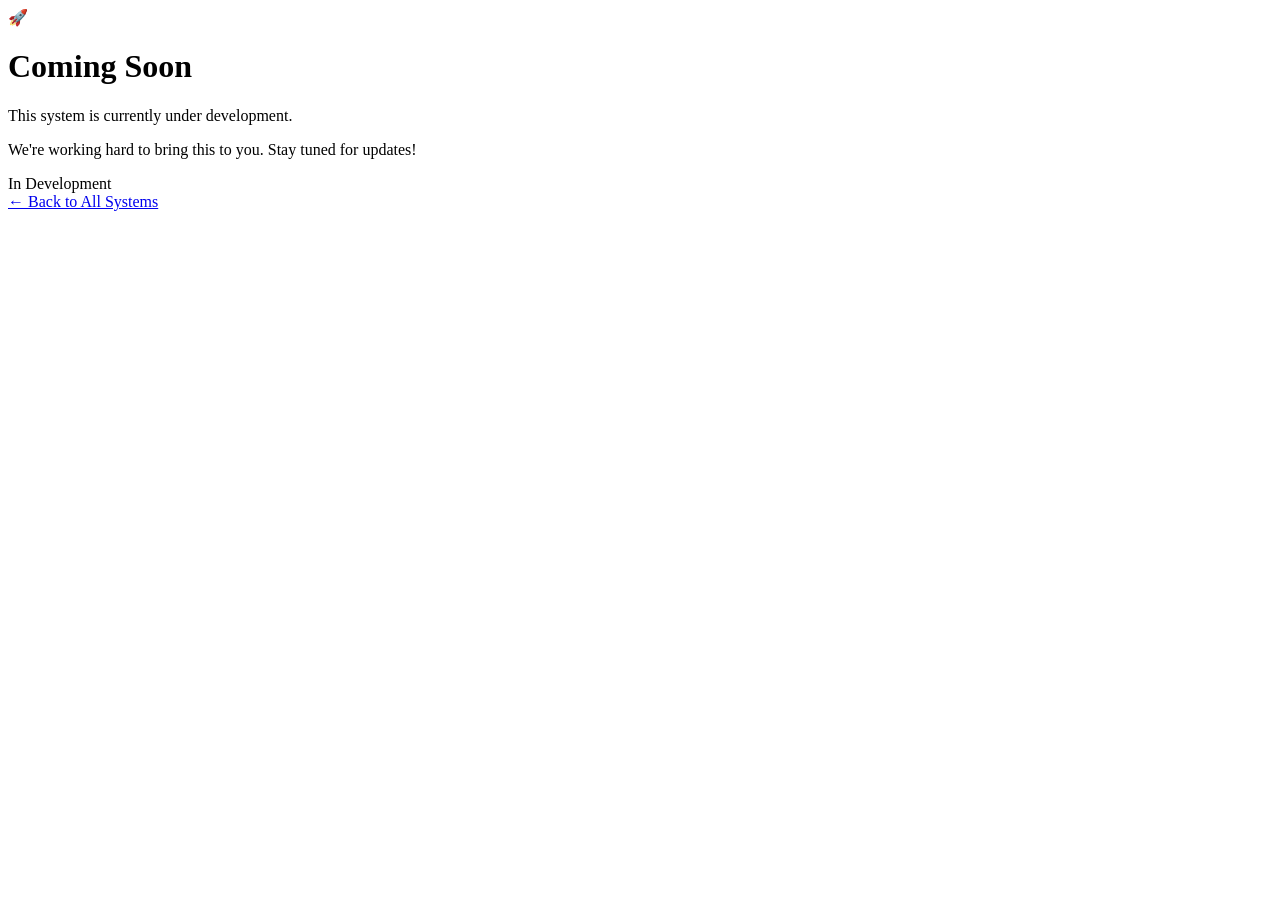
==== coming-soon.html @ 66e81b47 "Create coming-soon.html" ====
<!DOCTYPE html>
<html lang="en">
<head>
    <meta charset="UTF-8">
    <meta name="viewport" content="width=device-width, initial-scale=1.0">
    <meta name="description" content="This system is currently under development. Stay tuned!">
    <title>Coming Soon — TechLab</title>
    <link rel="preconnect" href="https://fonts.googleapis.com">
    <link rel="preconnect" href="https://fonts.gstatic.com" crossorigin>
    <link href="https://fonts.googleapis.com/css2?family=Inter:wght@300;400;500;600;700;800&display=swap" rel="stylesheet">
    <link rel="stylesheet" href="coming-soon.css">
</head>
<body>

    <!-- Animated Background Orbs -->
    <div class="bg-orbs">
        <div class="orb"></div>
        <div class="orb"></div>
        <div class="orb"></div>
    </div>

    <div class="cs-wrapper">
        <!-- Animated rings -->
        <div class="cs-rings">
            <div class="cs-ring cs-ring--1"></div>
            <div class="cs-ring cs-ring--2"></div>
            <div class="cs-ring cs-ring--3"></div>
        </div>

        <!-- Content -->
        <div class="cs-content">
            <div class="cs-icon">🚀</div>
            <h1 class="cs-title" id="csTitle">Coming Soon</h1>
            <p class="cs-subtitle" id="csSubtitle">This system is currently under development.</p>
            <p class="cs-desc">We're working hard to bring this to you. Stay tuned for updates!</p>

            <div class="cs-progress">
                <div class="cs-progress-bar">
                    <div class="cs-progress-fill"></div>
                </div>
                <span class="cs-progress-label">In Development</span>
            </div>

            <a href="index.html" class="cs-back-btn">
                <span class="cs-back-arrow">←</span>
                Back to All Systems
            </a>
        </div>
    </div>

    <script>
        // Read project name from URL params
        const params = new URLSearchParams(window.location.search);
        const projectName = params.get('project');
        if (projectName) {
            document.getElementById('csTitle').textContent = projectName;
            document.getElementById('csSubtitle').textContent = 'This system is currently under development.';
            document.title = `${projectName} — Coming Soon`;
        }
    </script>
</body>
</html>
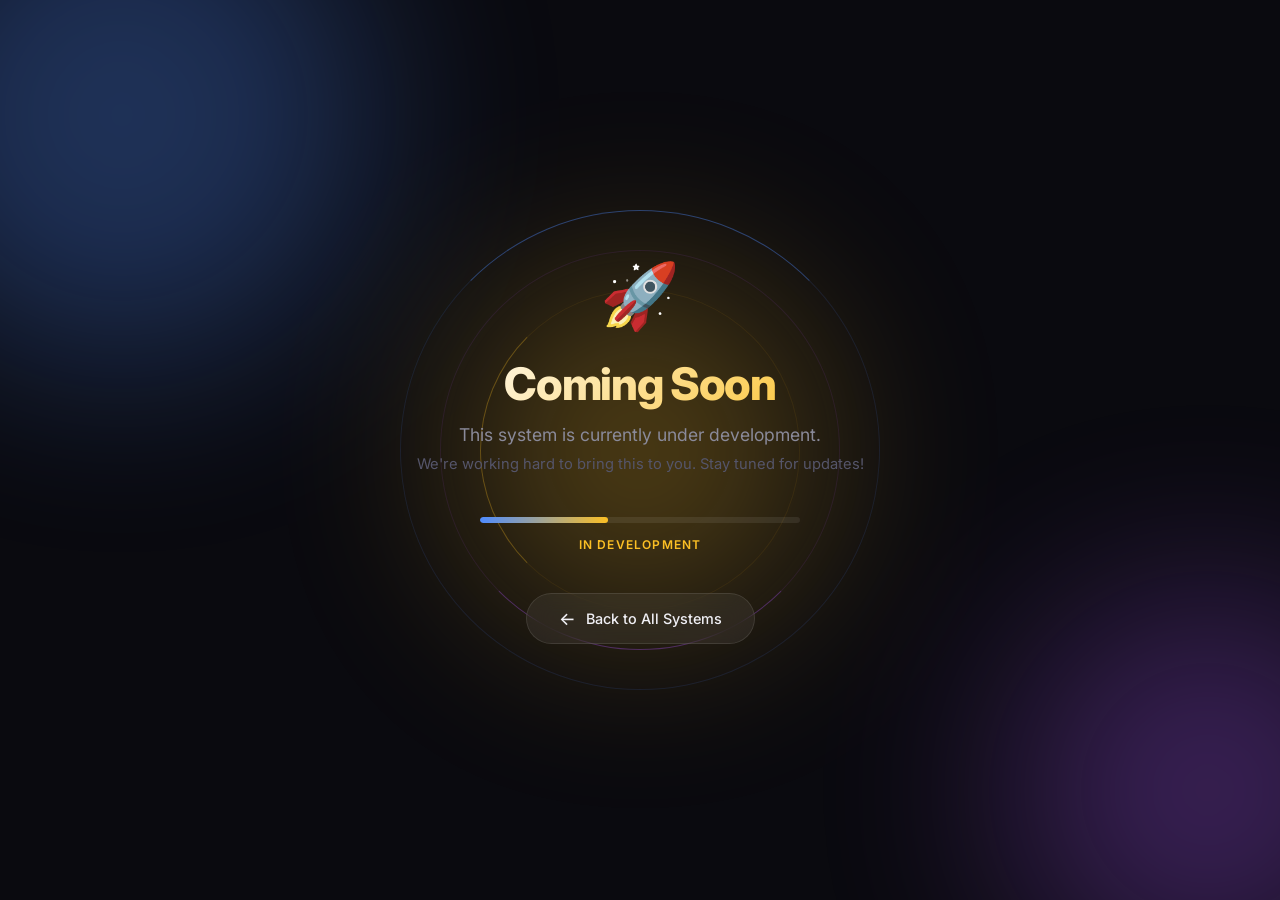
==== commit d2c490df: "Update coming-soon.html" ====
--- a/coming-soon.html
+++ b/coming-soon.html
@@ -5,6 +5,7 @@
     <meta name="viewport" content="width=device-width, initial-scale=1.0">
     <meta name="description" content="This system is currently under development. Stay tuned!">
     <title>Coming Soon — TechLab</title>
+    <link rel="icon" type="image/svg+xml" href="favicon.svg">
     <link rel="preconnect" href="https://fonts.googleapis.com">
     <link rel="preconnect" href="https://fonts.gstatic.com" crossorigin>
     <link href="https://fonts.googleapis.com/css2?family=Inter:wght@300;400;500;600;700;800&display=swap" rel="stylesheet">
--- a/coming-soon.css
+++ b/coming-soon.css
@@ -0,0 +1,247 @@
+/* ===== Reset & Base ===== */
+*, *::before, *::after { margin: 0; padding: 0; box-sizing: border-box; }
+
+:root {
+    --bg-primary: #0a0a0f;
+    --accent-blue: #4f8cff;
+    --accent-purple: #a855f7;
+    --accent-teal: #2dd4bf;
+    --accent-amber: #fbbf24;
+    --text-primary: #f0f0f5;
+    --text-secondary: #8a8a9a;
+    --text-muted: #55556a;
+    --transition: 0.35s cubic-bezier(0.4, 0, 0.2, 1);
+}
+
+body {
+    font-family: 'Inter', -apple-system, BlinkMacSystemFont, sans-serif;
+    background: var(--bg-primary);
+    color: var(--text-primary);
+    min-height: 100vh;
+    overflow: hidden;
+    display: flex;
+    align-items: center;
+    justify-content: center;
+}
+
+/* ===== Background Orbs ===== */
+.bg-orbs {
+    position: fixed;
+    inset: 0;
+    z-index: 0;
+    pointer-events: none;
+    overflow: hidden;
+}
+
+.bg-orbs .orb {
+    position: absolute;
+    border-radius: 50%;
+    filter: blur(100px);
+    opacity: 0.3;
+    animation: orbFloat 20s ease-in-out infinite alternate;
+}
+
+.bg-orbs .orb:nth-child(1) {
+    width: 500px; height: 500px;
+    background: var(--accent-blue);
+    top: -15%; left: -10%;
+    animation-duration: 22s;
+}
+.bg-orbs .orb:nth-child(2) {
+    width: 400px; height: 400px;
+    background: var(--accent-purple);
+    bottom: -10%; right: -10%;
+    animation-duration: 18s;
+    animation-delay: -5s;
+}
+.bg-orbs .orb:nth-child(3) {
+    width: 350px; height: 350px;
+    background: var(--accent-amber);
+    top: 50%; left: 50%;
+    transform: translate(-50%, -50%);
+    animation-duration: 25s;
+    animation-delay: -10s;
+}
+
+@keyframes orbFloat {
+    0%   { transform: translate(0, 0) scale(1); }
+    33%  { transform: translate(40px, -30px) scale(1.05); }
+    66%  { transform: translate(-20px, 20px) scale(0.95); }
+    100% { transform: translate(30px, -10px) scale(1.02); }
+}
+
+/* ===== Wrapper ===== */
+.cs-wrapper {
+    position: relative;
+    z-index: 1;
+    display: flex;
+    align-items: center;
+    justify-content: center;
+    width: 100%;
+    padding: 40px 24px;
+}
+
+/* ===== Animated Rings ===== */
+.cs-rings {
+    position: absolute;
+    width: 480px;
+    height: 480px;
+    pointer-events: none;
+}
+
+.cs-ring {
+    position: absolute;
+    inset: 0;
+    border-radius: 50%;
+    border: 1px solid rgba(255, 255, 255, 0.06);
+}
+
+.cs-ring--1 {
+    animation: ringRotate 20s linear infinite;
+    border-color: rgba(79, 140, 255, 0.12);
+    border-top-color: rgba(79, 140, 255, 0.4);
+}
+
+.cs-ring--2 {
+    inset: 40px;
+    animation: ringRotate 15s linear infinite reverse;
+    border-color: rgba(168, 85, 247, 0.1);
+    border-bottom-color: rgba(168, 85, 247, 0.35);
+}
+
+.cs-ring--3 {
+    inset: 80px;
+    animation: ringRotate 25s linear infinite;
+    border-color: rgba(251, 191, 36, 0.08);
+    border-left-color: rgba(251, 191, 36, 0.3);
+}
+
+@keyframes ringRotate {
+    to { transform: rotate(360deg); }
+}
+
+/* ===== Content ===== */
+.cs-content {
+    position: relative;
+    text-align: center;
+    max-width: 480px;
+    animation: fadeInUp 0.8s ease both;
+}
+
+@keyframes fadeInUp {
+    from { opacity: 0; transform: translateY(30px); }
+    to   { opacity: 1; transform: translateY(0); }
+}
+
+.cs-icon {
+    font-size: 64px;
+    margin-bottom: 24px;
+    animation: iconBounce 3s ease-in-out infinite;
+}
+
+@keyframes iconBounce {
+    0%, 100% { transform: translateY(0); }
+    50%      { transform: translateY(-12px); }
+}
+
+.cs-title {
+    font-size: clamp(1.8rem, 5vw, 2.8rem);
+    font-weight: 800;
+    letter-spacing: -0.03em;
+    line-height: 1.2;
+    margin-bottom: 12px;
+    background: linear-gradient(135deg, #fff 0%, var(--accent-amber) 100%);
+    -webkit-background-clip: text;
+    -webkit-text-fill-color: transparent;
+    background-clip: text;
+}
+
+.cs-subtitle {
+    font-size: 1.1rem;
+    color: var(--text-secondary);
+    margin-bottom: 8px;
+    font-weight: 400;
+}
+
+.cs-desc {
+    font-size: 0.92rem;
+    color: var(--text-muted);
+    margin-bottom: 40px;
+    line-height: 1.6;
+}
+
+/* ===== Progress Bar ===== */
+.cs-progress {
+    margin-bottom: 40px;
+}
+
+.cs-progress-bar {
+    width: 100%;
+    max-width: 320px;
+    height: 6px;
+    background: rgba(255, 255, 255, 0.08);
+    border-radius: 50px;
+    margin: 0 auto 10px;
+    overflow: hidden;
+}
+
+.cs-progress-fill {
+    width: 40%;
+    height: 100%;
+    border-radius: 50px;
+    background: linear-gradient(90deg, var(--accent-blue), var(--accent-amber));
+    animation: progressPulse 2.5s ease-in-out infinite;
+}
+
+@keyframes progressPulse {
+    0%, 100% { opacity: 0.7; width: 35%; }
+    50%      { opacity: 1;   width: 50%; }
+}
+
+.cs-progress-label {
+    font-size: 0.75rem;
+    font-weight: 600;
+    text-transform: uppercase;
+    letter-spacing: 0.1em;
+    color: var(--accent-amber);
+}
+
+/* ===== Back Button ===== */
+.cs-back-btn {
+    display: inline-flex;
+    align-items: center;
+    gap: 10px;
+    padding: 14px 32px;
+    border-radius: 50px;
+    background: rgba(255, 255, 255, 0.06);
+    border: 1px solid rgba(255, 255, 255, 0.1);
+    color: var(--text-primary);
+    text-decoration: none;
+    font-size: 0.9rem;
+    font-weight: 500;
+    font-family: inherit;
+    transition: all var(--transition);
+    backdrop-filter: blur(12px);
+}
+
+.cs-back-btn:hover {
+    background: rgba(255, 255, 255, 0.12);
+    border-color: rgba(255, 255, 255, 0.2);
+    transform: translateX(-4px);
+}
+
+.cs-back-arrow {
+    font-size: 1.1rem;
+    transition: transform var(--transition);
+}
+
+.cs-back-btn:hover .cs-back-arrow {
+    transform: translateX(-4px);
+}
+
+/* ===== Responsive ===== */
+@media (max-width: 520px) {
+    .cs-rings { width: 320px; height: 320px; }
+    .cs-icon { font-size: 48px; }
+    .cs-back-btn { padding: 12px 24px; font-size: 0.85rem; }
+}
